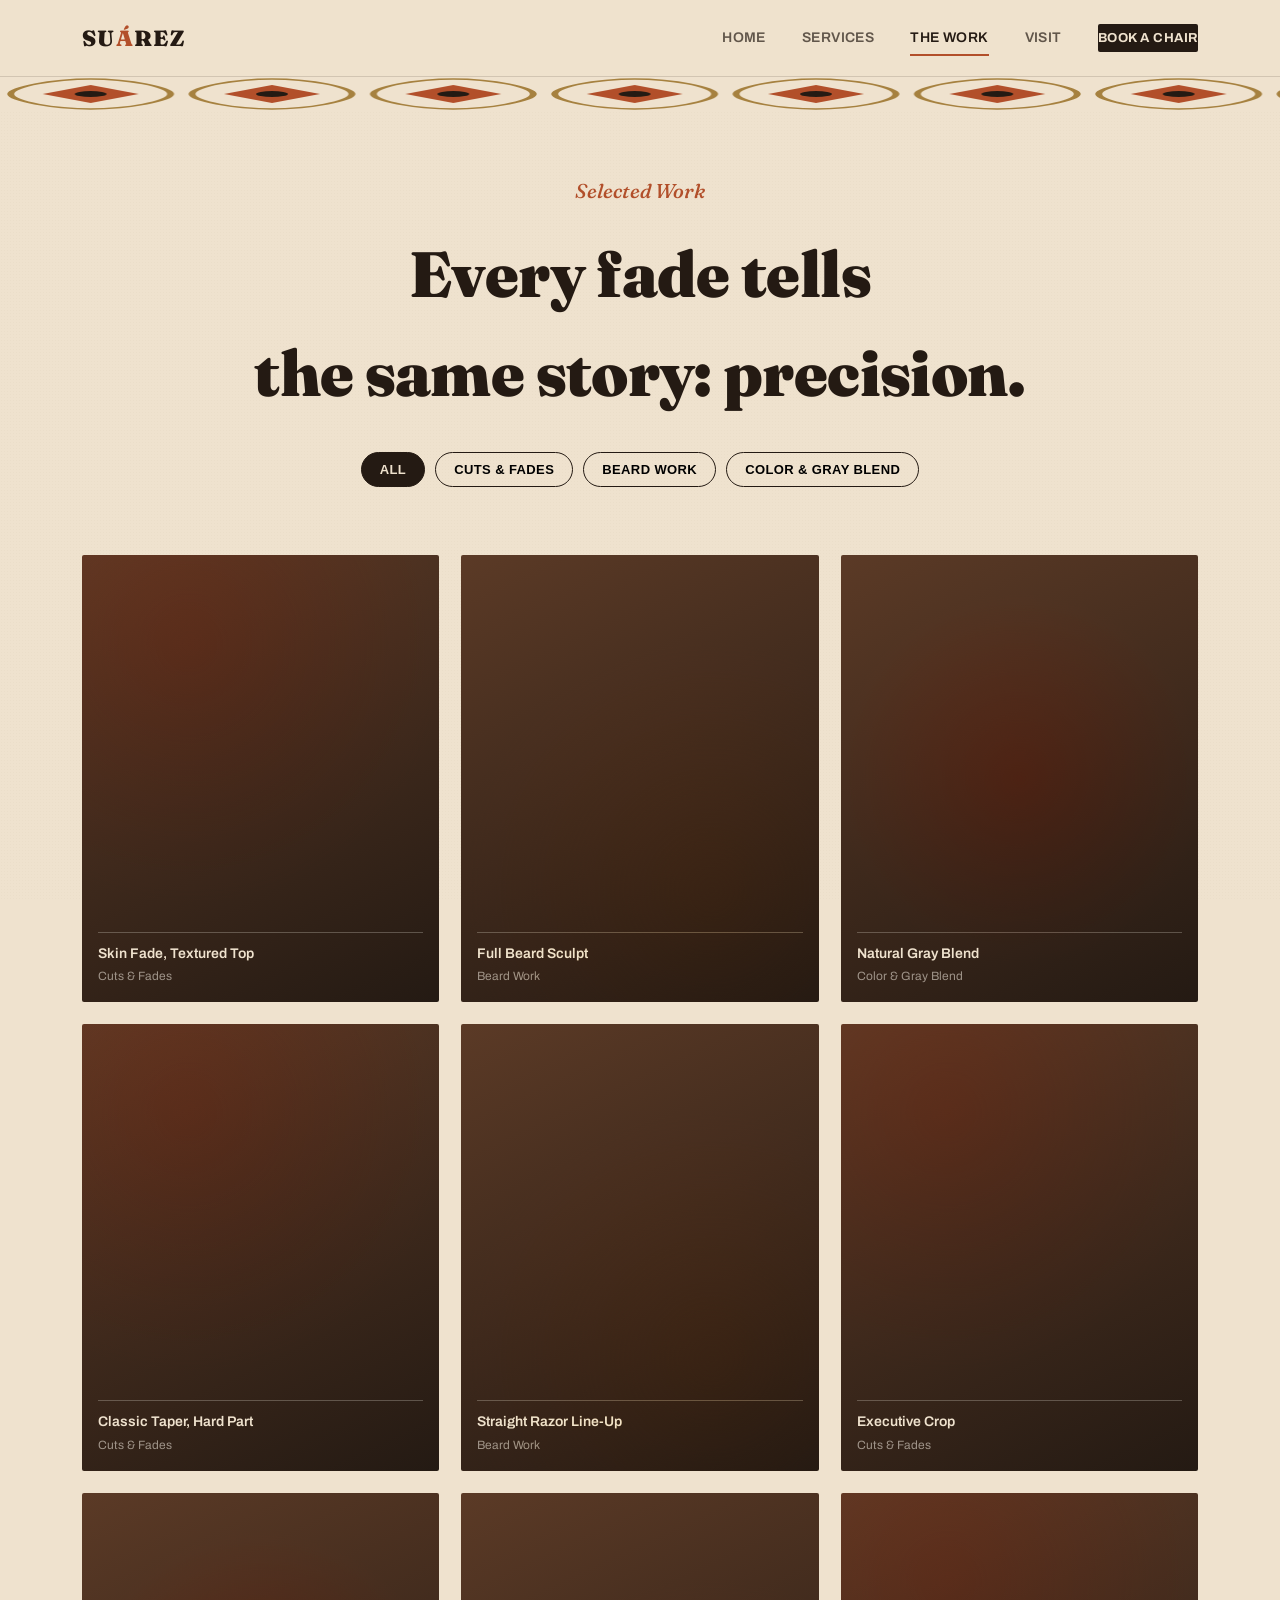
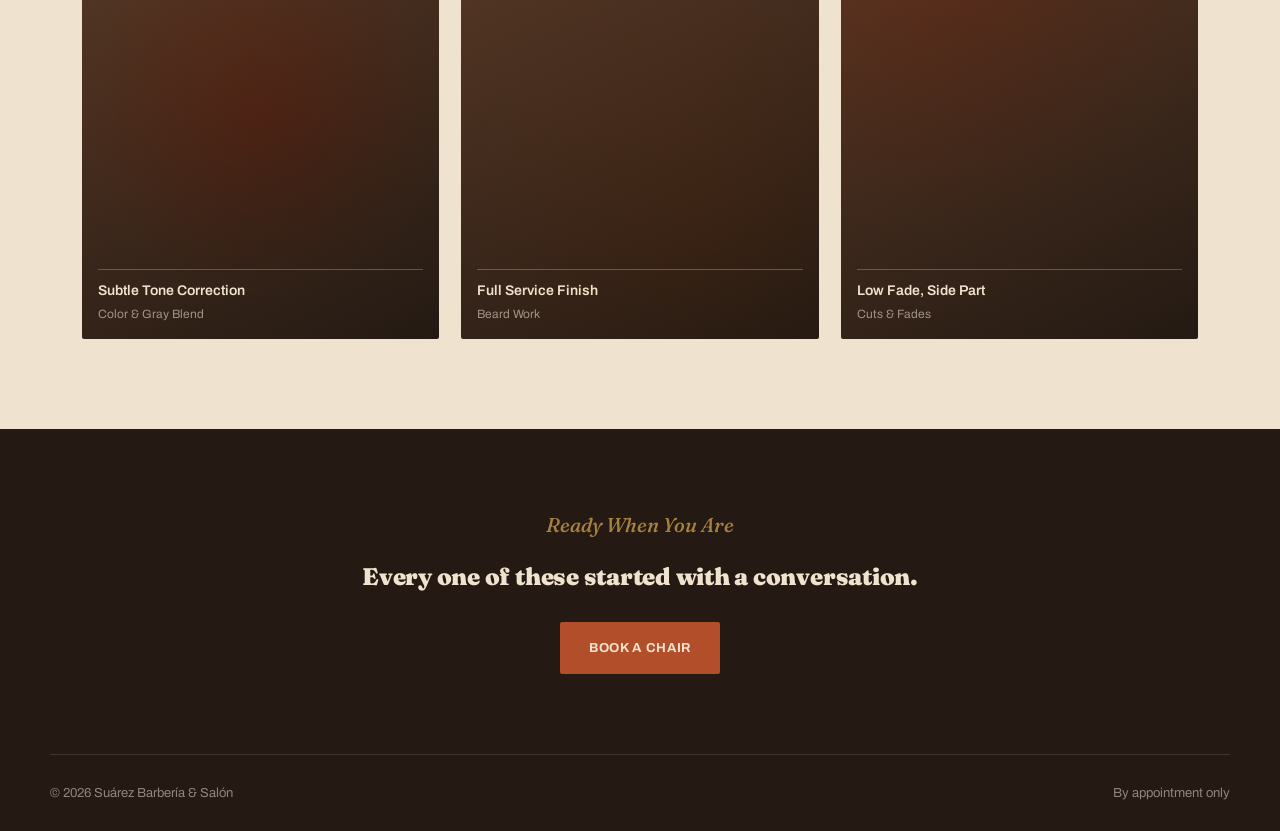
==== work.html @ 9314d9f6 "Add files via upload" ====
<!DOCTYPE html>
<html lang="en">
<head>
<meta charset="UTF-8">
<meta name="viewport" content="width=device-width, initial-scale=1.0">
<title>The Work — Suárez Barbería &amp; Salón</title>
<link rel="preconnect" href="https://fonts.googleapis.com">
<link href="https://fonts.googleapis.com/css2?family=Fraunces:ital,wght@0,600;0,900;1,500;1,600&family=Archivo:wght@400;500;600;700&display=swap" rel="stylesheet">
<link rel="stylesheet" href="style.css">
</head>
<body>

<nav class="nav">
  <div class="wrap">
    <a href="index.html" class="nav-mark">SU<span>Á</span>REZ</a>
    <div class="nav-links" id="navLinks">
      <a href="index.html">Home</a>
      <a href="index.html#services">Services</a>
      <a href="work.html" class="active">The Work</a>
      <a href="index.html#visit">Visit</a>
      <a href="#" data-book-link class="nav-cta">Book a Chair</a>
    </div>
    <button class="nav-toggle" id="navToggle" aria-label="Menu"><span></span></button>
  </div>
</nav>

<svg class="tile-strip" viewBox="0 0 240 34" preserveAspectRatio="none" xmlns="http://www.w3.org/2000/svg" aria-hidden="true">
  <defs>
    <pattern id="tile3" width="34" height="34" patternUnits="userSpaceOnUse">
      <rect width="34" height="34" fill="#EFE2CE"/>
      <path d="M17 2C24 2 32 10 32 17 32 24 24 32 17 32 10 32 2 24 2 17 2 10 10 2 17 2Z" fill="none" stroke="#A6813F" stroke-width="1.3"/>
      <path d="M17 8 26 17 17 26 8 17Z" fill="#B24F2A"/>
      <circle cx="17" cy="17" r="3" fill="#241A13"/>
    </pattern>
  </defs>
  <rect width="240" height="34" fill="url(#tile3)"/>
</svg>

<section class="gallery-head wrap reveal in">
  <span class="eyebrow">Selected Work</span>
  <h1>Every fade tells<br>the same story: precision.</h1>
  <div class="filter-row">
    <button class="filter-btn active" data-filter="all">All</button>
    <button class="filter-btn" data-filter="cut">Cuts &amp; Fades</button>
    <button class="filter-btn" data-filter="beard">Beard Work</button>
    <button class="filter-btn" data-filter="color">Color &amp; Gray Blend</button>
  </div>
</section>

<section class="wrap">
  <div class="gallery-grid" id="js-gallery">
    <div class="gallery-item reveal in" data-cat="cut">
      <div class="cap">Skin Fade, Textured Top<small>Cuts &amp; Fades</small></div>
    </div>
  </div>
</section>

<section class="section dark" style="padding:80px 0;">
  <div class="wrap" style="text-align:center;">
    <span class="eyebrow">Ready When You Are</span>
    <h2 style="margin-bottom:26px;">Every one of these started with a conversation.</h2>
    <a href="#" data-book-link class="btn btn-primary">Book a Chair</a>
  </div>
</section>

<div class="dark">
  <div class="footer wrap">
    <span>© 2026 Suárez Barbería &amp; Salón</span>
    <span>By appointment only</span>
  </div>
</div>

<script src="render.js"></script>
<script>
  const navToggle = document.getElementById('navToggle');
  const navLinks = document.getElementById('navLinks');
  navToggle.addEventListener('click', () => navLinks.classList.toggle('open'));

  renderWork();
</script>
</body>
</html>
---- style.css ----
/* =========================================================
   SUÁREZ — Barbería & Salón
   Design tokens
   ========================================================= */
:root{
  --cream:       #EFE2CE;
  --cream-card:  #F8F1E5;
  --rust:        #B24F2A;
  --rust-deep:   #8A3A1E;
  --espresso:    #241A13;
  --espresso-70: rgba(36,26,19,0.7);
  --espresso-45: rgba(36,26,19,0.45);
  --brass:       #A6813F;
  --brass-soft:  rgba(166,129,63,0.35);
  --tobacco:     #5B3A26;
  --line:        rgba(36,26,19,0.14);

  --display: "Fraunces", serif;
  --body: "Archivo", sans-serif;

  --wrap: 1180px;
}

*,*::before,*::after{ box-sizing:border-box; }
html{ scroll-behavior:smooth; }
body{
  margin:0;
  background:var(--cream);
  color:var(--espresso);
  font-family:var(--body);
  font-size:16px;
  line-height:1.55;
  -webkit-font-smoothing:antialiased;
}
img{ max-width:100%; display:block; }
a{ color:inherit; text-decoration:none; }
h1,h2,h3{ font-family:var(--display); font-weight:900; margin:0; letter-spacing:-0.01em; }
p{ margin:0; }
.wrap{ max-width:var(--wrap); margin:0 auto; padding:0 32px; }

@media (max-width:640px){ .wrap{ padding:0 20px; } }

/* subtle overall grain / warmth so cream isn't flat */
body::before{
  content:"";
  position:fixed; inset:0;
  background-image:
    radial-gradient(rgba(36,26,19,0.035) 1px, transparent 1px);
  background-size:3px 3px;
  pointer-events:none;
  z-index:0;
  opacity:0.6;
}

/* =========================================================
   NAV
   ========================================================= */
.nav{
  position:sticky; top:0; z-index:50;
  background:rgba(239,226,206,0.92);
  backdrop-filter:blur(6px);
  border-bottom:1px solid var(--line);
}
.nav .wrap{
  display:flex; align-items:center; justify-content:space-between;
  height:76px;
}
.nav-mark{
  font-family:var(--display);
  font-weight:900;
  font-size:22px;
  letter-spacing:0.06em;
}
.nav-mark span{ color:var(--rust); }
.nav-links{
  display:flex; align-items:center; gap:36px;
  font-size:14px; font-weight:600;
  letter-spacing:0.03em; text-transform:uppercase;
}
.nav-links a{
  position:relative; padding:4px 0; color:var(--espresso-70);
  transition:color .2s ease;
}
.nav-links a:hover, .nav-links a.active{ color:var(--espresso); }
.nav-links a.active::after{
  content:""; position:absolute; left:0; right:0; bottom:-3px; height:2px;
  background:var(--rust);
}
.nav-cta{
  background:var(--espresso); color:var(--cream) !important;
  padding:11px 20px; border-radius:2px;
  font-size:13px; font-weight:700; letter-spacing:0.04em; text-transform:uppercase;
  transition:background .2s ease;
}
.nav-cta:hover{ background:var(--rust); }
.nav-toggle{ display:none; background:none; border:0; cursor:pointer; padding:4px; }
.nav-toggle span, .nav-toggle span::before, .nav-toggle span::after{
  content:""; display:block; width:24px; height:2px; background:var(--espresso);
  position:relative; transition:.2s ease;
}
.nav-toggle span::before{ position:absolute; top:-7px; }
.nav-toggle span::after{ position:absolute; top:7px; }

@media (max-width:860px){
  .nav-links{
    position:fixed; inset:76px 0 0 0; height:calc(100vh - 76px);
    background:var(--cream);
    flex-direction:column; justify-content:flex-start; align-items:flex-start;
    padding:40px 28px; gap:28px; font-size:16px;
    transform:translateX(100%); transition:transform .3s ease;
  }
  .nav-links.open{ transform:translateX(0); }
  .nav-toggle{ display:block; }
}

/* =========================================================
   TILE SIGNATURE — repeating cement-tile motif used as dividers
   ========================================================= */
.tile-strip{
  width:100%; height:34px; display:block; position:relative; z-index:1;
}
.tile-strip.flip{ transform:scaleY(-1); }

/* =========================================================
   HERO
   ========================================================= */
.hero{
  position:relative; z-index:1;
  padding:96px 0 64px;
  overflow:hidden;
}
.hero-grid{
  display:grid; grid-template-columns:1.15fr 0.85fr; gap:64px; align-items:center;
}
.eyebrow{
  font-family:var(--display); font-style:italic; font-weight:500;
  color:var(--rust); font-size:20px; margin-bottom:18px; display:block;
}
.hero h1{
  font-size:clamp(48px,6.4vw,88px);
  line-height:0.96;
  margin-bottom:22px;
}
.hero-sub{
  font-size:18px; color:var(--espresso-70); max-width:46ch; margin-bottom:34px;
}
.hero-actions{ display:flex; gap:16px; flex-wrap:wrap; }
.btn{
  display:inline-flex; align-items:center; gap:10px;
  padding:15px 28px; border-radius:2px;
  font-weight:700; font-size:13px; letter-spacing:0.05em; text-transform:uppercase;
  transition:all .2s ease; border:1px solid transparent; cursor:pointer;
}
.btn-primary{ background:var(--rust); color:var(--cream); }
.btn-primary:hover{ background:var(--rust-deep); }
.btn-ghost{ border-color:var(--espresso); color:var(--espresso); }
.btn-ghost:hover{ background:var(--espresso); color:var(--cream); }

.hero-portrait{
  position:relative;
  aspect-ratio:4/5;
  background:
    linear-gradient(160deg, var(--tobacco) 0%, var(--espresso) 100%);
  border-radius:2px;
  display:flex; align-items:center; justify-content:center;
  overflow:hidden;
}
.hero-portrait .frame-label{
  position:absolute; bottom:22px; left:22px; right:22px;
  color:rgba(248,241,229,0.75); font-size:12px; letter-spacing:0.08em; text-transform:uppercase;
  border-top:1px solid rgba(248,241,229,0.25); padding-top:12px;
}
.hero-portrait .initials{
  font-family:var(--display); font-weight:900; font-size:120px; color:rgba(248,241,229,0.14);
  letter-spacing:-0.02em;
}
@media (max-width:860px){
  .hero-grid{ grid-template-columns:1fr; }
  .hero{ padding:56px 0 44px; }
}

/* =========================================================
   SECTION HEADERS
   ========================================================= */
.section{ position:relative; z-index:1; padding:88px 0; }
.section-tight{ padding:64px 0; }
.section-head{
  display:flex; align-items:flex-end; justify-content:space-between; gap:40px;
  margin-bottom:52px; flex-wrap:wrap;
}
.section-head h2{ font-size:clamp(34px,3.6vw,50px); }
.section-head .eyebrow{ margin-bottom:10px; }
.section-note{ max-width:38ch; color:var(--espresso-70); font-size:15px; padding-bottom:6px; }

.dark{ background:var(--espresso); color:var(--cream); }
.dark .eyebrow{ color:var(--brass); }
.dark .section-note{ color:rgba(248,241,229,0.65); }

/* =========================================================
   ABOUT
   ========================================================= */
.about-grid{
  display:grid; grid-template-columns:0.9fr 1.1fr; gap:64px; align-items:start;
}
.about-quote{
  font-family:var(--display); font-style:italic; font-weight:500;
  font-size:clamp(24px,2.4vw,32px); line-height:1.35; color:var(--espresso);
}
.about-body p{ color:var(--espresso-70); font-size:16px; margin-bottom:18px; }
.about-body p:last-child{ margin-bottom:0; }
.stat-row{ display:flex; gap:48px; margin-top:36px; flex-wrap:wrap; }
.stat b{ display:block; font-family:var(--display); font-size:34px; font-weight:900; color:var(--rust); }
.stat span{ font-size:13px; text-transform:uppercase; letter-spacing:0.04em; color:var(--espresso-70); }
@media (max-width:860px){ .about-grid{ grid-template-columns:1fr; gap:32px; } }

/* =========================================================
   SERVICES — priced like a real barbería menu, not a numbered list
   ========================================================= */
.menu{ border-top:1px solid var(--line); }
.menu-row{
  display:flex; align-items:baseline; justify-content:space-between; gap:24px;
  padding:26px 0; border-bottom:1px solid var(--line);
}
.menu-row-main{ display:flex; align-items:baseline; gap:18px; flex:1; min-width:0; }
.menu-name{ font-family:var(--display); font-weight:700; font-size:21px; white-space:nowrap; }
.menu-desc{ color:var(--espresso-45); font-size:14px; }
.menu-fill{
  flex:1; border-bottom:1px dotted var(--espresso-45); transform:translateY(-6px);
  min-width:24px;
}
.menu-price{ font-family:var(--display); font-weight:700; font-size:21px; color:var(--rust); white-space:nowrap; }
@media (max-width:640px){
  .menu-row{ flex-wrap:wrap; }
  .menu-fill{ display:none; }
  .menu-row-main{ flex-wrap:wrap; }
}

/* =========================================================
   TESTIMONIAL
   ========================================================= */
.testimonial{ text-align:center; max-width:760px; margin:0 auto; }
.testimonial p{
  font-family:var(--display); font-style:italic; font-weight:500;
  font-size:clamp(24px,2.8vw,34px); line-height:1.4;
}
.testimonial cite{
  display:block; margin-top:26px; font-style:normal; font-size:13px;
  letter-spacing:0.06em; text-transform:uppercase; color:var(--brass);
}

/* =========================================================
   CONTACT / VISIT
   ========================================================= */
.visit-grid{
  display:grid; grid-template-columns:1fr 1fr; gap:64px;
}
.visit-block h3{ font-size:15px; text-transform:uppercase; letter-spacing:0.06em; color:var(--brass); margin-bottom:14px; }
.visit-block p, .visit-block a{ font-size:17px; color:var(--cream); display:block; margin-bottom:8px; }
.visit-block a:hover{ color:var(--rust); }
.hours-row{ display:flex; justify-content:space-between; max-width:340px; padding:8px 0; border-bottom:1px solid rgba(248,241,229,0.12); font-size:15px; }
@media (max-width:760px){ .visit-grid{ grid-template-columns:1fr; gap:36px; } }

/* =========================================================
   FOOTER
   ========================================================= */
.footer{
  padding:28px 0; border-top:1px solid rgba(248,241,229,0.12);
  display:flex; justify-content:space-between; align-items:center;
  font-size:13px; color:rgba(248,241,229,0.5); flex-wrap:wrap; gap:12px;
}

/* =========================================================
   WORK PAGE — gallery
   ========================================================= */
.gallery-head{ padding:64px 0 20px; text-align:center; }
.gallery-head .eyebrow{ display:inline-block; }
.gallery-head h1{ font-size:clamp(40px,5.6vw,64px); }
.filter-row{
  display:flex; gap:10px; justify-content:center; flex-wrap:wrap; margin:30px 0 8px;
}
.filter-btn{
  padding:9px 18px; border:1px solid var(--espresso); border-radius:999px;
  font-size:13px; font-weight:600; letter-spacing:0.03em; text-transform:uppercase;
  cursor:pointer; background:transparent; transition:.2s ease;
}
.filter-btn.active, .filter-btn:hover{ background:var(--espresso); color:var(--cream); }

.gallery-grid{
  display:grid; grid-template-columns:repeat(3,1fr); gap:22px;
  padding:40px 0 90px;
}
.gallery-item{
  position:relative; aspect-ratio:4/5; overflow:hidden; border-radius:2px;
  background:linear-gradient(155deg, var(--tobacco), var(--espresso));
  cursor:default;
}
.gallery-item .tag-code{
  position:absolute; top:16px; left:16px; font-family:var(--display); font-weight:900;
  font-size:13px; letter-spacing:0.08em; color:rgba(248,241,229,0.55); text-transform:uppercase;
}
.gallery-item .cap{
  position:absolute; left:16px; right:16px; bottom:16px;
  color:var(--cream); font-size:14px; font-weight:600;
  border-top:1px solid rgba(248,241,229,0.25); padding-top:10px;
}
.gallery-item .cap small{
  display:block; font-weight:400; color:rgba(248,241,229,0.55); font-size:12px; margin-top:3px;
}
.gallery-item::after{
  content:""; position:absolute; inset:0;
  background:radial-gradient(circle at 30% 20%, rgba(178,79,42,0.35), transparent 60%);
  mix-blend-mode:overlay;
}
.gallery-item[data-cat="beard"]::after{ background:radial-gradient(circle at 70% 75%, rgba(166,129,63,0.4), transparent 60%); }
.gallery-item[data-cat="color"]::after{ background:radial-gradient(circle at 50% 50%, rgba(178,79,42,0.5), transparent 65%); }

@media (max-width:900px){ .gallery-grid{ grid-template-columns:repeat(2,1fr); } }
@media (max-width:560px){ .gallery-grid{ grid-template-columns:1fr; } }

.reveal{ opacity:0; transform:translateY(18px); transition:opacity .6s ease, transform .6s ease; }
.reveal.in{ opacity:1; transform:none; }
@media (prefers-reduced-motion:reduce){
  .reveal{ opacity:1; transform:none; transition:none; }
  html{ scroll-behavior:auto; }
}
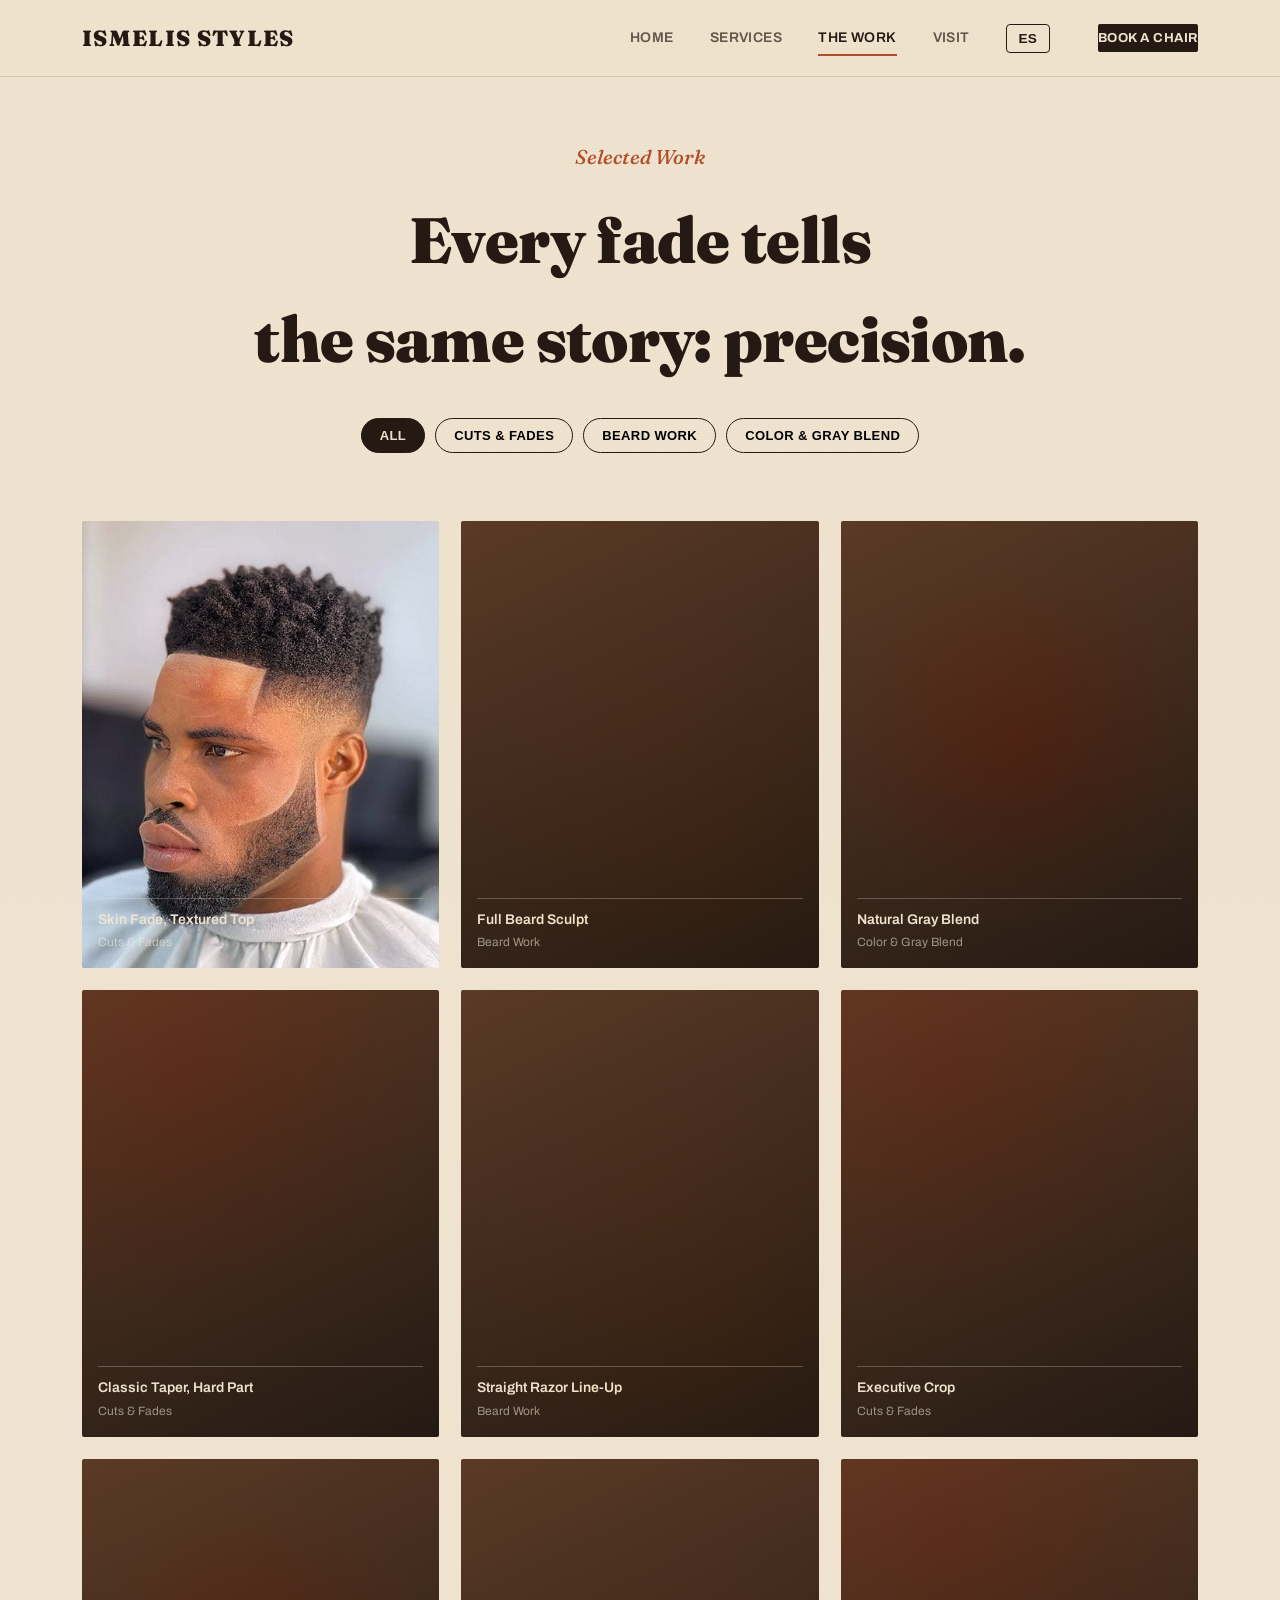
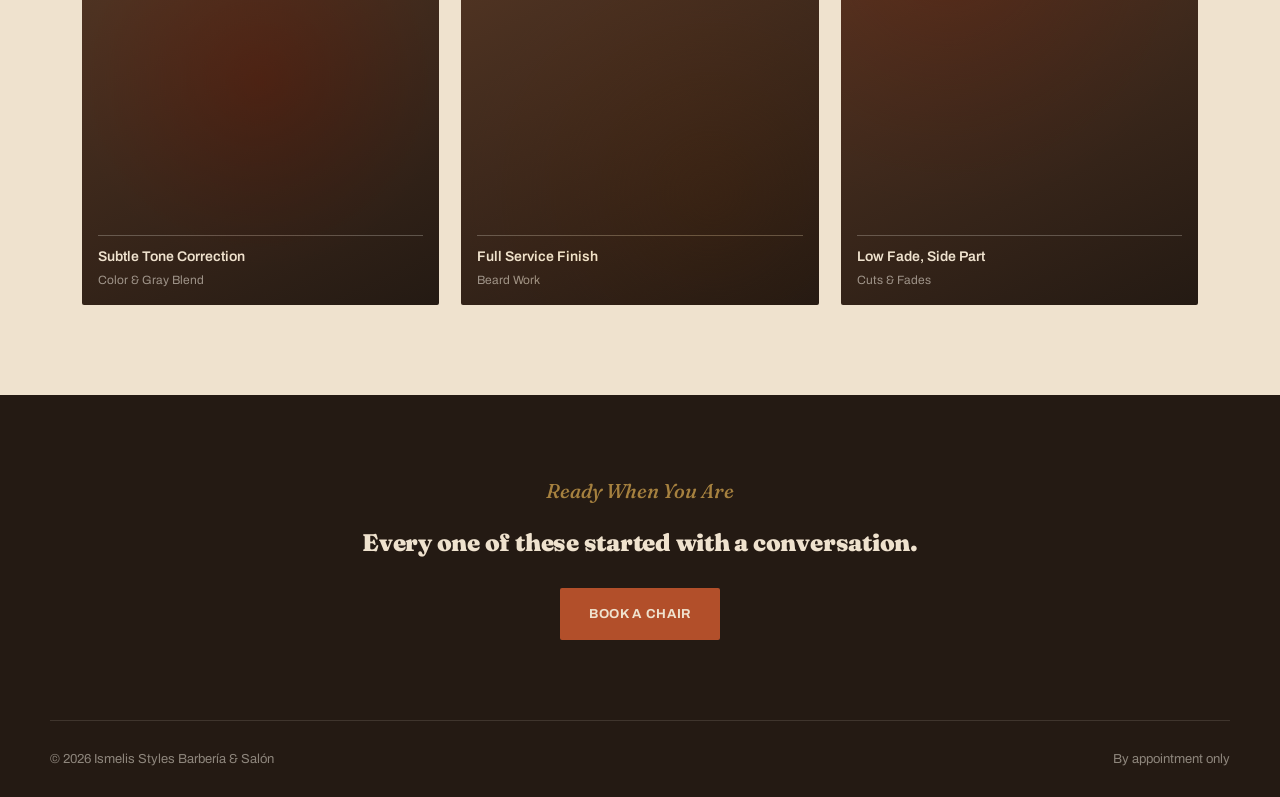
==== commit 30e18fcb: "Add files via upload" ====
--- a/work.html
+++ b/work.html
@@ -3,47 +3,49 @@
 <head>
 <meta charset="UTF-8">
 <meta name="viewport" content="width=device-width, initial-scale=1.0">
-<title>The Work — Suárez Barbería &amp; Salón</title>
+<title>The Work — Ismelis Styles Barbería &amp; Salón</title>
 <link rel="preconnect" href="https://fonts.googleapis.com">
 <link href="https://fonts.googleapis.com/css2?family=Fraunces:ital,wght@0,600;0,900;1,500;1,600&family=Archivo:wght@400;500;600;700&display=swap" rel="stylesheet">
 <link rel="stylesheet" href="style.css">
+<style>
+  .lang-btn {
+    background: transparent;
+    border: 1px solid currentColor;
+    color: inherit;
+    padding: 6px 12px;
+    margin-right: 12px;
+    cursor: pointer;
+    border-radius: 4px;
+    font-size: 0.85rem;
+    font-weight: 600;
+  }
+</style>
 </head>
 <body>
 
 <nav class="nav">
   <div class="wrap">
-    <a href="index.html" class="nav-mark">SU<span>Á</span>REZ</a>
+    <a href="index.html" class="nav-mark">ISMELIS STYLES</a>
     <div class="nav-links" id="navLinks">
-      <a href="index.html">Home</a>
-      <a href="index.html#services">Services</a>
-      <a href="work.html" class="active">The Work</a>
-      <a href="index.html#visit">Visit</a>
-      <a href="#" data-book-link class="nav-cta">Book a Chair</a>
+      <a href="index.html" data-i18n="nav_home">Home</a>
+      <a href="index.html#services" data-i18n="nav_services">Services</a>
+      <a href="work.html" class="active" data-i18n="nav_work">The Work</a>
+      <a href="index.html#visit" data-i18n="nav_visit">Visit</a>
+      <button id="langToggle" class="lang-btn">ES</button>
+      <a href="https://ismelstyles.setmore.com" data-book-link class="nav-cta" data-i18n="book_chair">Book a Chair</a>
     </div>
     <button class="nav-toggle" id="navToggle" aria-label="Menu"><span></span></button>
   </div>
 </nav>
 
-<svg class="tile-strip" viewBox="0 0 240 34" preserveAspectRatio="none" xmlns="http://www.w3.org/2000/svg" aria-hidden="true">
-  <defs>
-    <pattern id="tile3" width="34" height="34" patternUnits="userSpaceOnUse">
-      <rect width="34" height="34" fill="#EFE2CE"/>
-      <path d="M17 2C24 2 32 10 32 17 32 24 24 32 17 32 10 32 2 24 2 17 2 10 10 2 17 2Z" fill="none" stroke="#A6813F" stroke-width="1.3"/>
-      <path d="M17 8 26 17 17 26 8 17Z" fill="#B24F2A"/>
-      <circle cx="17" cy="17" r="3" fill="#241A13"/>
-    </pattern>
-  </defs>
-  <rect width="240" height="34" fill="url(#tile3)"/>
-</svg>
-
 <section class="gallery-head wrap reveal in">
-  <span class="eyebrow">Selected Work</span>
-  <h1>Every fade tells<br>the same story: precision.</h1>
+  <span class="eyebrow" data-i18n="selected_work">Selected Work</span>
+  <h1 data-i18n="gallery_heading">Every fade tells<br>the same story: precision.</h1>
   <div class="filter-row">
-    <button class="filter-btn active" data-filter="all">All</button>
-    <button class="filter-btn" data-filter="cut">Cuts &amp; Fades</button>
-    <button class="filter-btn" data-filter="beard">Beard Work</button>
-    <button class="filter-btn" data-filter="color">Color &amp; Gray Blend</button>
+    <button class="filter-btn active" data-filter="all" data-i18n="filter_all">All</button>
+    <button class="filter-btn" data-filter="cut" data-i18n="filter_cuts">Cuts &amp; Fades</button>
+    <button class="filter-btn" data-filter="beard" data-i18n="filter_beard">Beard Work</button>
+    <button class="filter-btn" data-filter="color" data-i18n="filter_color">Color &amp; Gray Blend</button>
   </div>
 </section>
 
@@ -57,16 +59,16 @@
 
 <section class="section dark" style="padding:80px 0;">
   <div class="wrap" style="text-align:center;">
-    <span class="eyebrow">Ready When You Are</span>
-    <h2 style="margin-bottom:26px;">Every one of these started with a conversation.</h2>
-    <a href="#" data-book-link class="btn btn-primary">Book a Chair</a>
+    <span class="eyebrow" data-i18n="ready_eyebrow">Ready When You Are</span>
+    <h2 style="margin-bottom:26px;" data-i18n="ready_heading">Every one of these started with a conversation.</h2>
+    <a href="https://ismelstyles.setmore.com" data-book-link class="btn btn-primary" data-i18n="book_chair">Book a Chair</a>
   </div>
 </section>
 
 <div class="dark">
   <div class="footer wrap">
-    <span>© 2026 Suárez Barbería &amp; Salón</span>
-    <span>By appointment only</span>
+    <span>© 2026 Ismelis Styles Barbería &amp; Salón</span>
+    <span data-i18n="by_appt">By appointment only</span>
   </div>
 </div>
 
@@ -79,4 +81,4 @@
   renderWork();
 </script>
 </body>
-</html>
+</html>
